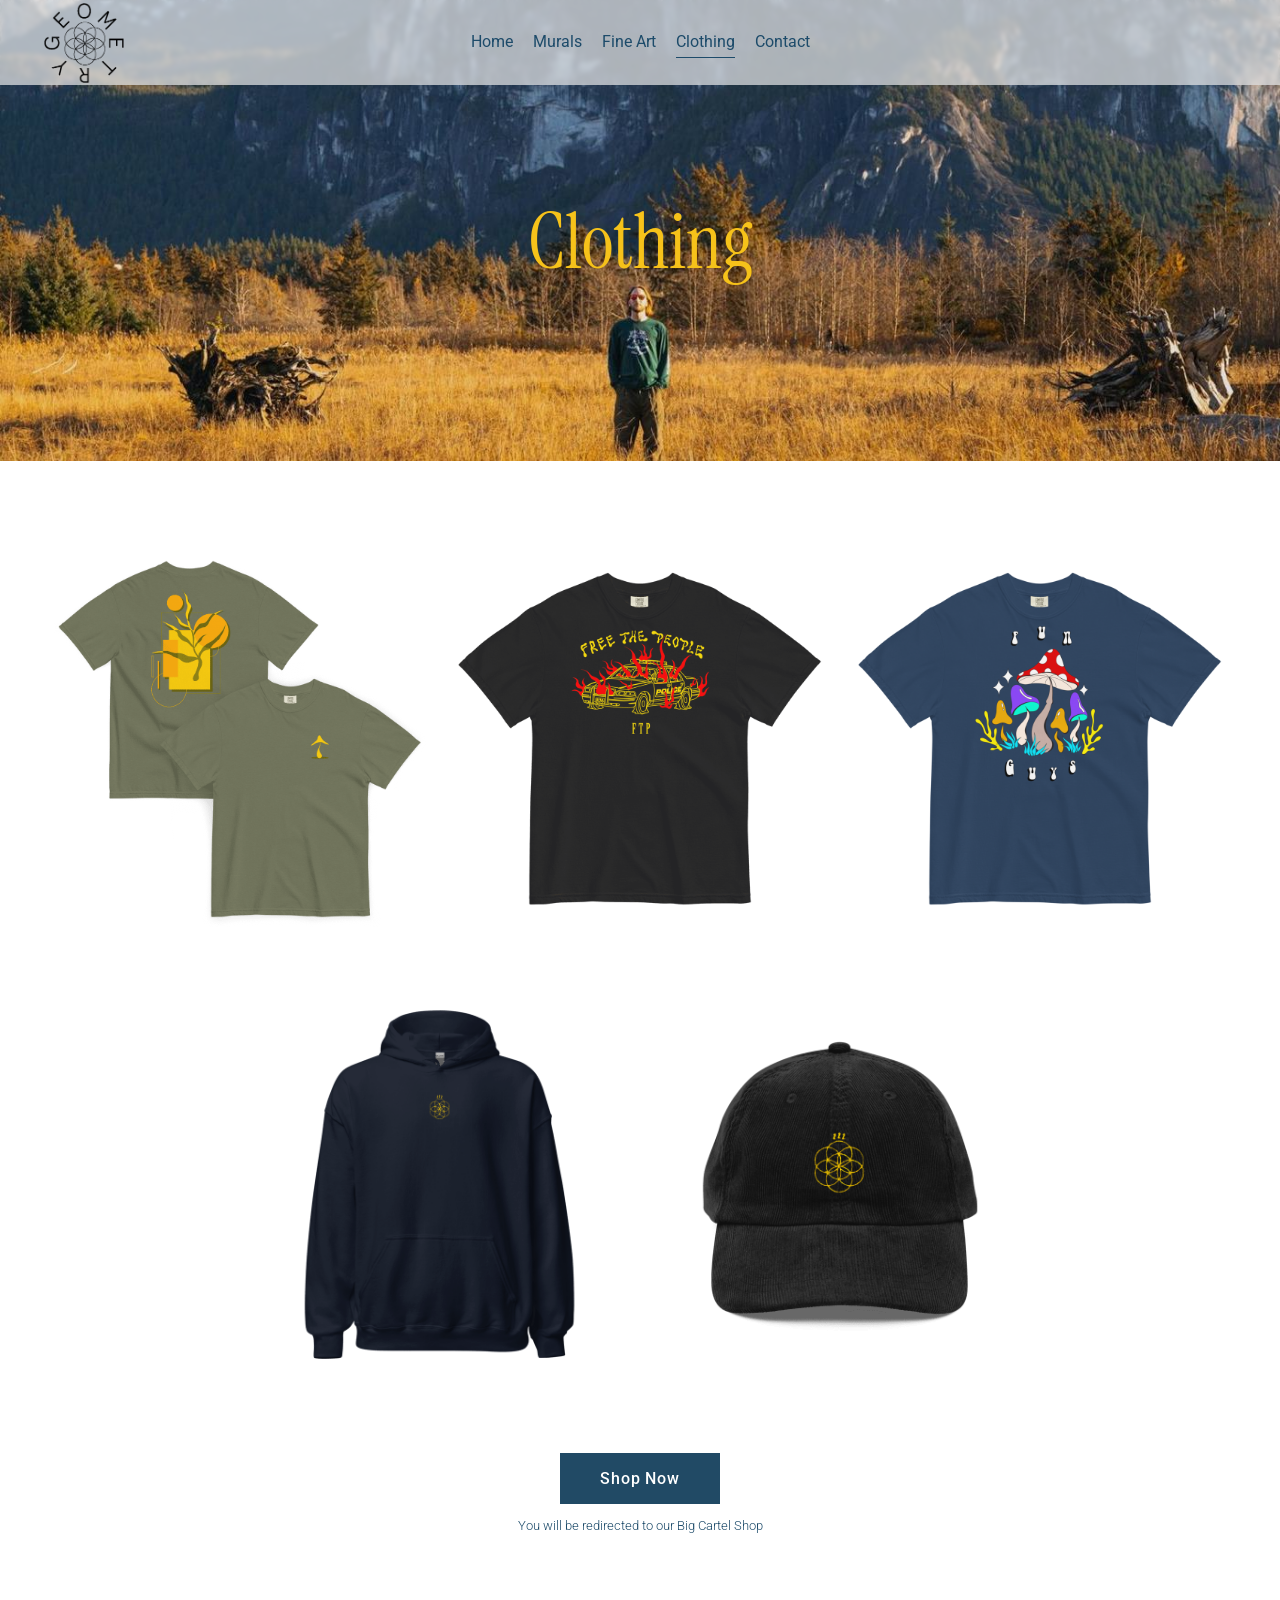
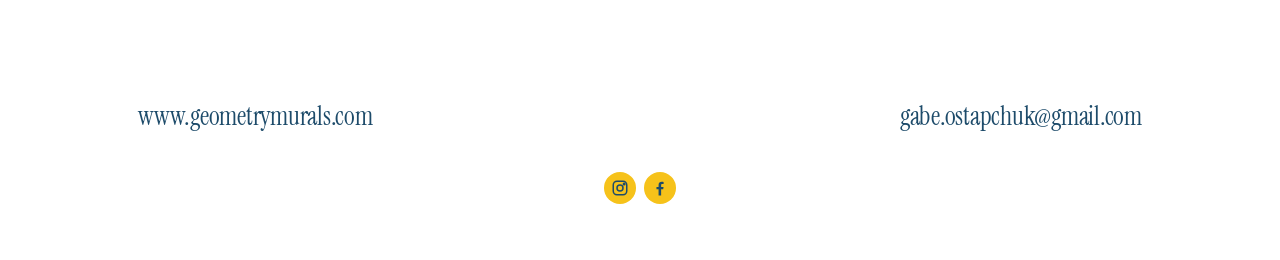
==== clothing.html @ edf52895 "Geometry.222 website rebuild Co-Authored-By: Claude Sonnet 5.5 <noreply@anthropic.com>" ====
<!doctype html><html lang="en-CA"><head><meta charset="utf-8"><meta name="viewport" content="width=device-width,initial-scale=1">
<title>Clothing | Geometry.222</title><meta name="description" content="Geometry apparel: tees, hoodies and caps with original artwork by Gabriel Ostapchuk.">
<meta property="og:title" content="Clothing | Geometry.222"><meta property="og:description" content="Geometry apparel: tees, hoodies and caps with original artwork by Gabriel Ostapchuk."><meta property="og:type" content="website"><meta property="og:image" content="img/2e9089c59d.png">
<link rel="icon" href="img/2e9089c59d.png"><link rel="preconnect" href="https://fonts.googleapis.com"><link rel="preconnect" href="https://fonts.gstatic.com" crossorigin>
<link href="https://fonts.googleapis.com/css2?family=Instrument+Serif:ital@0;1&family=Roboto:wght@300;400;500&display=swap" rel="stylesheet">
<link rel="stylesheet" href="style.css"></head><body>
<header class="hdr"><a class="logo" href="index.html" aria-label="Geometry.222"><img src="img/2e9089c59d.png" alt="Geometry logo"></a>
<nav class="nav"><a href="index.html">Home</a><a href="murals.html">Murals</a><a href="fine-art.html">Fine Art</a><a href="clothing.html" class="on">Clothing</a><a href="contact.html">Contact</a></nav><button class="burger" aria-label="Menu"><i></i><i></i></button></header>
<div class="mnav"><a href="index.html">Home</a><a href="murals.html">Murals</a><a href="fine-art.html">Fine Art</a><a href="clothing.html" class="on">Clothing</a><a href="contact.html">Contact</a></div><main><section class="banner"><div class="bimg" style="background-image:url(img/6239f73002.jpg)"></div><h1>Clothing</h1></section><section class="cl"><figure><img src="img/104f46f2a1.png" alt="Geometry clothing" loading="lazy"></figure><figure><img src="img/8bc75f6f2c.png" alt="Geometry clothing" loading="lazy"></figure><figure><img src="img/497bb71ecf.png" alt="Geometry clothing" loading="lazy"></figure><figure><img src="img/e722ba2e93.png" alt="Geometry clothing" loading="lazy"></figure><figure><img src="img/6d8ca0590c.png" alt="Geometry clothing" loading="lazy"></figure></section><section class="shopnow"><a class="btn" href="https://geometry.bigcartel.com/" target="_blank" rel="noopener">Shop Now</a><p class="small">You will be redirected to our Big Cartel Shop</p></section></main><footer class="ftr"><div class="frow2"><a class="fl" href="index.html">www.geometrymurals.com</a><a class="fl" href="mailto:gabe.ostapchuk@gmail.com">gabe.ostapchuk@gmail.com</a></div><div class="soc"><a href="https://instagram.com/gabrielostapchuk" aria-label="Instagram" target="_blank" rel="noopener"><svg style="fill:none" viewBox="0 0 24 24" stroke="currentColor" stroke-width="2"><rect x="3" y="3" width="18" height="18" rx="5"/><circle cx="12" cy="12" r="4"/><circle cx="17.5" cy="6.5" r="1" fill="currentColor"/></svg></a>
<a href="https://www.facebook.com/geometry222" aria-label="Facebook" target="_blank" rel="noopener"><svg viewBox="0 0 24 24"><path d="M13.5 22v-8.2h2.8l.4-3.3h-3.2V8.4c0-.9.3-1.6 1.6-1.6h1.7V3.9c-.3 0-1.3-.1-2.5-.1-2.5 0-4.2 1.5-4.2 4.3v2.4H7.3v3.3h2.8V22h3.4z"/></svg></a></div></footer>
<div class="lb" id="lb"><button class="x" aria-label="Close">&times;</button><button class="pv" aria-label="Previous">&#8249;</button><img alt=""><button class="nx" aria-label="Next">&#8250;</button></div>
<script src="site.js"></script></body></html>
---- style.css ----
:root{--blue:#214a65;--ink:#1d4b6a;--yellow:#f6c21a;--orange:#fba31a;--mustard:#d4ae2a;--bar:#e3e5e7;--grey:#f6f6f6;--serif:'Instrument Serif','PP Editorial New',Georgia,serif;--sans:'Roboto',system-ui,sans-serif}
*{box-sizing:border-box;margin:0;padding:0}
html{scroll-behavior:smooth;scroll-padding-top:85px}
body{font-family:var(--sans);font-weight:300;color:var(--ink);background:#fff;font-size:16px;line-height:1.6;-webkit-font-smoothing:antialiased}
img{max-width:100%;display:block}
a{color:inherit}
button{font:inherit;cursor:pointer;border:0;background:none;color:inherit}
h1,h2{font-family:var(--serif);font-weight:400;line-height:1.05;color:var(--ink);text-align:center}

/* header */
.hdr{position:fixed;inset:0 0 auto 0;height:85px;background:rgba(227,229,231,.72);-webkit-backdrop-filter:blur(2px);backdrop-filter:blur(2px);z-index:50;display:flex;align-items:center;justify-content:center}
.logo{position:absolute;left:44px;top:0;height:85px;display:flex;align-items:center}
.logo img{height:80px;width:auto}
.nav{display:flex;gap:20px}
.nav a{text-decoration:none;font-size:16px;font-weight:400;padding:2px 0;border-bottom:1px solid transparent;color:var(--ink)}
.nav a:hover,.nav a.on{border-color:var(--ink)}
.burger{display:none;position:absolute;right:16px;top:24px;width:40px;height:36px}
.burger i{display:block;height:2px;background:var(--ink);margin:9px 6px;transition:.25s}
.mnav{display:none}
main{padding-top:0}.pg{padding-top:150px}.hero{height:min(100vh,860px);max-height:none}

/* hero */
.hero{position:relative;height:calc(100vh - 85px);min-height:480px;max-height:860px;overflow:hidden;background:#dfe9ef}
.hero video{position:absolute;inset:0;width:100%;height:100%;object-fit:cover}
.enter{position:absolute;left:50%;top:50%;transform:translate(-50%,-50%);font-family:var(--serif);font-size:clamp(40px,4.4vw,64px);color:var(--yellow);text-decoration:none;text-shadow:0 1px 18px rgba(0,0,0,.18);transition:.3s}
.enter:hover{transform:translate(-50%,-50%) scale(1.06)}

/* showcase blocks */
.blk{padding:78px 36px 20px;max-width:1500px;margin:0 auto}
.blk h2,.pg h1{font-size:clamp(52px,6vw,88px);margin-bottom:34px}
.more{text-align:center;margin:26px 0 58px;font-size:15px;letter-spacing:.04em}
.more a{text-decoration:none;border-bottom:1px solid currentColor;padding-bottom:2px}

/* slider */
.slider{width:100%}
.stage{position:relative;background:var(--grey);display:flex;align-items:center;justify-content:center}
.slides{position:relative;width:100%;height:min(66vw,720px)}
.slider.art .slides{height:min(66vw,760px)}
.slider.shop .slides,.slider.proj .slides{height:min(66vw,640px)}
.slides img{position:absolute;inset:0;width:100%;height:100%;object-fit:contain;opacity:0;transition:opacity .45s;cursor:zoom-in}
.slides img.on{opacity:1}
.stage .pv,.stage .nx,.lb .pv,.lb .nx{position:absolute;top:50%;transform:translateY(-50%);width:40px;height:54px;background:rgba(220,220,220,.8);font-size:34px;line-height:50px;color:#fff;z-index:2;transition:.2s}
.stage .pv{left:0}.stage .nx{right:0}
.stage .pv:hover,.stage .nx:hover{background:var(--ink)}
.thumbs{display:flex;gap:0;overflow-x:auto;scrollbar-width:none;margin-top:6px}
.thumbs::-webkit-scrollbar{display:none}
.th{flex:0 0 auto;height:74px;opacity:.5;transition:.2s;position:relative}
.th img{height:100%;width:auto}
.th.on,.th:hover{opacity:1}

/* about */
.dark{background:var(--blue);color:#fff}
.about .in{max-width:1500px;margin:0 auto;padding:90px 40px}
.lede{font-family:var(--serif);font-size:clamp(22px,2.1vw,32px);line-height:1.22;text-align:center;max-width:820px;margin:0 auto 28px}
.pair{display:flex;gap:40px;align-items:flex-start;justify-content:center;margin-top:56px}
.pair img{width:calc(50% - 20px);height:auto;max-height:80vh;object-fit:cover}
.pair img:first-child{margin-top:90px}
.pair img:last-child{width:calc(36% - 20px)}

/* testimonials */
.tst{background:var(--orange);color:#fff}
.tst .in{max-width:980px;margin:0 auto;padding:96px 30px 80px;text-align:center}
.tst h2{color:#fff;font-size:clamp(46px,5vw,76px);margin-bottom:46px}
.tslides{display:grid}
.tslides figure{grid-area:1/1;opacity:0;visibility:hidden;transition:opacity .6s}
.tslides figure.on{opacity:1;visibility:visible}
.tslides blockquote{font-family:var(--serif);font-size:clamp(20px,1.9vw,28px);line-height:1.3}
.tslides figcaption{margin-top:26px;font-size:15px;font-weight:500;letter-spacing:.05em}
.tdots{display:flex;gap:10px;justify-content:center;margin-top:40px}
.tdots button{width:11px;height:11px;border-radius:50%;background:rgba(255,255,255,.45)}
.tdots button.on{background:#fff}

/* cta / form */
.cta .in,.ctc .in{max-width:820px;margin:0 auto;padding:96px 28px}
.cta h2,.ctc h1{color:#fff;font-size:clamp(46px,5vw,76px);margin-bottom:26px}
.cta p,.ctc .in>p{font-size:17px;text-align:center;max-width:720px;margin:0 auto}
.mock{margin:40px auto;max-height:70vh;width:auto}
.cf{max-width:620px;margin:50px auto 0;display:grid;gap:22px}
.cf label{display:block;font-size:14px;font-weight:500;color:#fff}
.cf em{font-style:normal;font-weight:300;font-size:12px;opacity:.8}
.cf small{display:block;font-weight:300;font-size:12.5px;opacity:.85;margin:4px 0 8px}
.cf .row{display:grid;grid-template-columns:1fr 1fr;gap:14px}
.cf input,.cf textarea{display:block;width:100%;margin-top:6px;padding:10px 12px;border:0;border-radius:6px;background:var(--mustard);font:inherit;color:#23323b}
.cf button{justify-self:start;background:var(--yellow);color:var(--blue);padding:12px 38px;border-radius:6px;font-weight:500;letter-spacing:.06em;transition:.2s}
.cf button:hover{background:#fff}
.fm{font-size:14px!important;text-align:left!important;margin:0!important}

/* inner pages */
.pg{padding:70px 36px 40px;max-width:1400px;margin:0 auto}
.ctc.pg{max-width:none;padding:0}
.proj{margin:0 0 84px}
.proj h2{font-size:clamp(36px,4vw,56px);margin-bottom:10px}
.spec,.note{text-align:center;font-size:15px;max-width:760px;margin:0 auto 6px}
.note{font-weight:500;margin-bottom:22px}
.spec{margin-bottom:22px}
.note+.slider,.spec+.slider{margin-top:0}
.inq{text-align:center;padding:30px 0 70px}
.inq h2{font-size:clamp(30px,3.4vw,48px);margin-bottom:26px;max-width:820px;margin-inline:auto}
.btn{display:inline-block;background:var(--blue);color:#fff;text-decoration:none;padding:13px 40px;letter-spacing:.06em;font-weight:500;transition:.2s}
.btn:hover{background:var(--ink)}
.small{font-size:13px;margin-top:12px}
.cgrid{display:grid;grid-template-columns:repeat(auto-fill,minmax(260px,1fr));gap:18px;margin-bottom:50px}
.ci{background:var(--grey);aspect-ratio:1;display:flex;align-items:center;justify-content:center;overflow:hidden}
.ci img{width:100%;height:100%;object-fit:cover;transition:transform .5s}
.ci:hover img{transform:scale(1.04)}

/* footer */
.ftr{background:#fff;text-align:center;padding:46px 20px 52px;font-size:14px;border-top:1px solid #e5e8ea}
.ftr a{text-decoration:none}
.ftr p a:hover{text-decoration:underline}
.soc{display:flex;gap:18px;justify-content:center;margin-bottom:16px}
.soc svg{width:26px;height:26px;fill:var(--ink)}
.soc a:hover svg{opacity:.6}

/* lightbox */
.lb{position:fixed;inset:0;background:rgba(10,24,34,.94);z-index:100;display:none;align-items:center;justify-content:center}
.lb.on{display:flex}
.lb>img{max-width:92vw;max-height:90vh;object-fit:contain}
.lb .x{position:absolute;right:20px;top:12px;font-size:46px;color:#fff;line-height:1}
.lb .pv{left:14px}.lb .nx{right:14px}
.lb .pv,.lb .nx{background:rgba(255,255,255,.15)}

/* reveal */
.rv{opacity:0;transform:translateY(18px);transition:opacity .8s,transform .8s}
.rv.vis{opacity:1;transform:none}

@media(max-width:820px){
  .logo{left:14px}.logo img{height:64px}
  .nav{display:none}.burger{display:block}
  .mnav{position:fixed;top:85px;left:0;right:0;background:rgba(227,229,231,.97);z-index:49;flex-direction:column;padding:10px 24px 22px;gap:6px;transform:translateY(-130%);transition:.3s;display:flex}
  body.menu .mnav{transform:none}
  .mnav a{padding:10px 0;text-decoration:none;font-size:18px;border-bottom:1px solid rgba(29,75,106,.15)}
  .blk,.pg{padding-left:14px;padding-right:14px}
  .blk{padding-top:56px}
  .slides,.slider.art .slides,.slider.shop .slides,.slider.proj .slides{height:78vw}
  .th{height:54px}
  .pair{flex-direction:column;gap:22px}.pair img,.pair img:last-child{width:100%}.pair img:first-child{margin-top:0}
  .cf .row{grid-template-columns:1fr}
  .stage .pv,.stage .nx{width:32px;height:46px;font-size:28px;line-height:42px}
}
@media(prefers-reduced-motion:reduce){*{transition:none!important;scroll-behavior:auto!important}}

/* ---- v2: match Squarespace inner pages ---- */
.pg.narrow{max-width:1000px}
.pg.wide{max-width:1640px;padding-left:48px;padding-right:48px}
.pg h1{margin-bottom:34px}
.pg h3,.inq h3{font-family:var(--serif);font-weight:400;font-size:clamp(30px,2.6vw,41px);line-height:1.1;color:var(--ink);text-align:left;margin:0 0 20px}
.pg .spec,.pg .note{text-align:left;max-width:none;font-size:14px;font-weight:400;margin:0 0 14px;color:var(--ink)}
.pg .note{font-weight:400;margin-bottom:18px}
.sold{color:#ef5b2b}
.proj{margin:0 0 64px}
.slider.ng .stage{background:none}
.slider.ng .slides{height:auto}
.slider.m .slides{aspect-ratio:970/515}
.slider.sq .slides{aspect-ratio:523/508}
.slider.half .slides{aspect-ratio:789/460}
.slider.ng .slides img{object-fit:cover}
.slider.ng .pv,.slider.ng .nx{background:transparent;color:#fff;text-shadow:0 0 6px rgba(0,0,0,.35);font-weight:200}
.slider.ng .pv:hover,.slider.ng .nx:hover{background:rgba(150,150,150,.55)}
.slider.ng .thumbs{justify-content:center;gap:0;margin-top:8px;overflow:hidden}
.slider.ng .th{flex:1 1 0;min-width:0;max-width:110px;height:74px}
.slider.ng.sq .th,.slider.ng.half .th{max-width:60px}
.slider.ng .th img{width:100%;height:100%;object-fit:cover}
.slider.ng .th{opacity:.45}.slider.ng .th.on,.slider.ng .th:hover{opacity:1}
.frow{display:grid;gap:10px;margin-bottom:48px;align-items:start}
.frow.n3{grid-template-columns:repeat(3,1fr)}
.frow.n2{grid-template-columns:repeat(2,1fr);gap:12px}
.mt{margin:30px 0 24px!important}
.masonry{column-count:3;column-gap:10px;margin-bottom:40px}
.masonry img{width:100%;height:auto;margin:0 0 10px;break-inside:avoid;cursor:zoom-in}
.inq.left{text-align:left;padding:10px 0 70px}
.inq.left h3{margin-bottom:22px}
.banner{position:relative;height:clamp(300px,36vw,556px);overflow:hidden;background:#cfd8dc}
.bimg{position:absolute;left:0;right:0;top:-18%;height:136%;background-size:cover;background-position:center;will-change:transform}
.banner h1{position:absolute;left:0;right:0;top:50%;transform:translateY(-35%);color:var(--yellow);margin:0;font-size:clamp(52px,6vw,88px)}
.cl{max-width:1640px;margin:0 auto;padding:90px 40px 40px;display:flex;flex-wrap:wrap;justify-content:center;gap:70px 24px}
.cl figure{flex:0 1 calc(33.333% - 24px);min-width:260px;opacity:0;transform:translateY(40px);transition:opacity 1s,transform 1s}
.cl figure.vis{opacity:1;transform:none}
.cl img{width:100%;height:auto}
.shopnow{text-align:center;padding:40px 0 90px}
@media(max-width:820px){
  .pg.wide{padding-left:14px;padding-right:14px}
  .frow.n3,.frow.n2{grid-template-columns:1fr}
  .masonry{column-count:2}
  .cl{padding:50px 14px 20px;gap:36px 10px}.cl figure{flex-basis:calc(50% - 10px);min-width:0}
  .slider.m .slides,.slider.sq .slides,.slider.half .slides{aspect-ratio:4/3}
  .pg{padding-top:120px}
}

.pg{padding-top:150px}
.ctc.pg{padding-top:0}
@media(max-width:820px){.pg{padding-top:120px}}

/* ---- v3: header autohide, footer, contact, art form ---- */
.hdr{transition:transform .35s ease}
.hdr.hide{transform:translateY(-100%)}
.ftr{border-top:0;padding:70px 0 56px;text-align:center}
.frow2{display:flex;justify-content:space-between;align-items:center;padding:0 clamp(24px,10.8vw,180px);gap:20px;flex-wrap:wrap}
.fl{font-family:var(--serif);font-size:clamp(20px,2vw,32px);text-decoration:none;color:var(--ink);letter-spacing:-.01em}
.fl:hover{opacity:.65}
.soc{display:flex;gap:8px;justify-content:center;margin:34px 0 0}
.soc a{width:32px;height:32px;border-radius:50%;display:flex;align-items:center;justify-content:center;background:var(--yellow);color:var(--ink)}
.soc svg{width:18px;height:18px;fill:var(--ink)}
.soc a:hover{opacity:.75}
.ctw{display:grid;grid-template-columns:46% 54%;min-height:100vh}
.ctl{padding:150px 48px 90px}
.ctl h1{text-align:left;font-size:clamp(40px,4.9vw,77px);line-height:1.06;margin:0 0 44px}
.cbox{background:var(--blue);border:5px solid #ffc71a;padding:16px 16px 22px;max-width:545px;margin-left:56px}
.ctr{position:relative}
.ctr img{position:absolute;inset:0;width:100%;height:100%;object-fit:cover}
.cbox .cf{margin:0;gap:18px}
.cbox .cf label,.cbox .cf em,.cbox .cf small{color:#ffc71a}
.cbox .cf input,.cbox .cf textarea{background:#d3d9e0;border:1px solid #9aa5b1;border-radius:10px}
.cbox .cf button,.cf.art button{justify-self:center;background:#4f142e;color:#fff;border:2px solid #fff;border-radius:300px;padding:0;width:138px;height:60px;font-weight:400;letter-spacing:0}
.cbox .cf button:hover{background:#6a1c3e}
.artform{max-width:760px;margin:90px auto 90px;text-align:center}
.artform h2{font-size:clamp(34px,3.4vw,53px);margin-bottom:34px}
.cf.art{margin:0 auto;max-width:725px;text-align:left}
.cf.art label,.cf.art em,.cf.art small{color:var(--ink)}
.cf.art em{opacity:.7}
.cf.art input,.cf.art textarea{background:#4f6f84;border:1px solid #a9a76a;border-radius:10px;color:#fff}
.cf.art button{background:#4f142e;border:0;width:137px;height:78px;color:#fff}
.cf.art button:hover{background:#6a1c3e}
.masonry{column-count:4;column-gap:6px}
.masonry img{margin:0 0 6px}
@media(max-width:820px){
  .ctw{grid-template-columns:1fr}
  .ctl{padding:120px 16px 40px}.cbox{margin-left:0}
  .ctr{height:70vw}
  .masonry{column-count:2}
  .frow2{justify-content:center;text-align:center}
}
.masonry.js{display:flex;gap:6px;column-count:auto}
.masonry.js .mcol{flex:1 1 0;min-width:0;display:flex;flex-direction:column;gap:6px}
.masonry.js img{margin:0;height:auto}
/* v3b: home spacing to match original */
.hero{height:max(100vh,842px);max-height:none;min-height:842px}
.about .in{padding:150px 40px 150px}
.pair{margin-top:90px}
.pair img{max-height:none}
.pair img:first-child{margin-top:200px}
.tst .in{padding:190px 30px 170px}
.cta .in{padding:150px 28px 150px}
.mock{max-height:none;width:100%;max-width:700px}
@media(max-width:820px){.hero{height:70vh;min-height:420px}.about .in{padding:80px 16px}.pair{margin-top:40px}.pair img:first-child{margin-top:0}.tst .in{padding:90px 20px}.cta .in{padding:80px 18px}}
.tst .in{padding:260px 30px 260px}
.cta .in{padding:200px 28px 200px}
.about .in{padding:160px 40px 160px}
@media(max-width:820px){.tst .in{padding:90px 20px}.cta .in{padding:80px 18px}.about .in{padding:80px 16px}}
/* v3c: about layout like original */
.agrid{display:grid;grid-template-columns:783fr 581fr;gap:91px;padding:50px 48px 90px;max-width:1650px;margin:0 auto;align-items:start}
.acl .lede{font-size:clamp(18px,1.55vw,24px);line-height:1.5;margin:0 auto 46px;max-width:none;color:#e9eef2}
.acl img,.acr img{width:100%;height:auto}
.acl img{margin:0 0 46px}
.acl .lede:last-child{margin-bottom:0}
.acr{padding-top:10px}
@media(max-width:820px){.agrid{grid-template-columns:1fr;gap:30px;padding:60px 16px}}
.tst .in{padding:275px 30px 275px}
.cta .in{padding:235px 28px 235px}
@media(max-width:820px){.tst .in{padding:90px 20px}.cta .in{padding:80px 18px}}
.thumbs{justify-content:flex-start}
.thumbs .th:first-child{margin-left:auto}
.thumbs .th:last-child{margin-right:auto}
.slider.shop .stage{background:none}
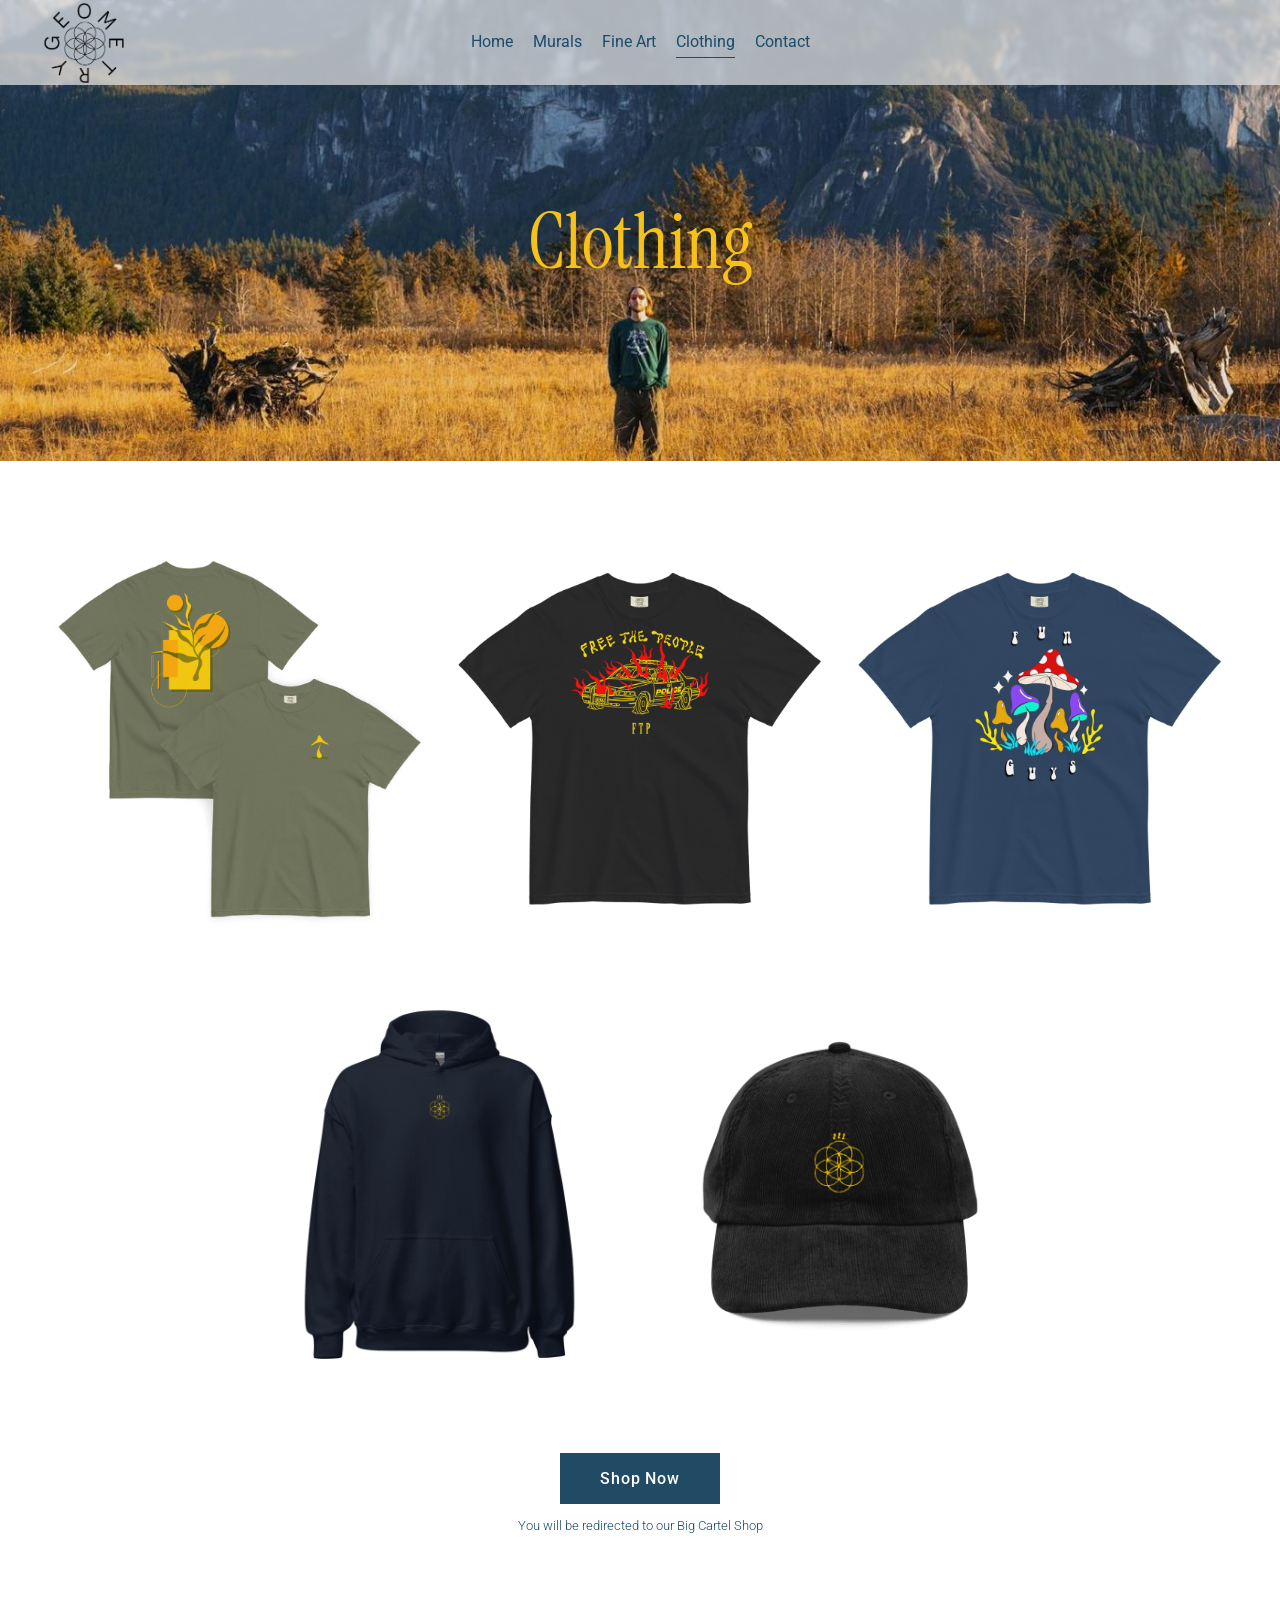
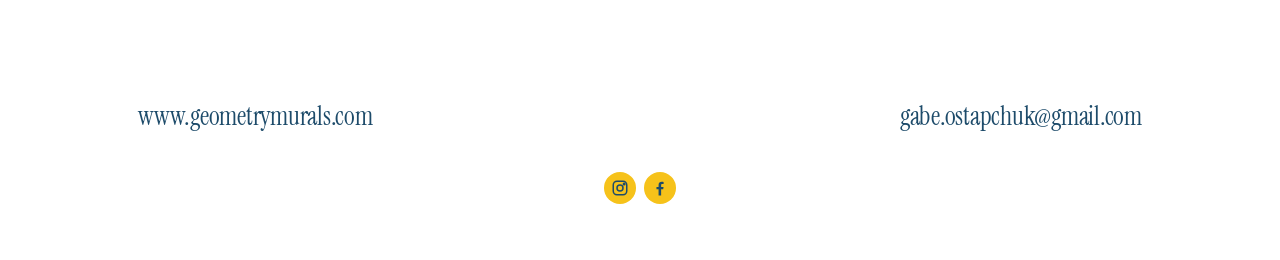
==== commit 50573f04: "Clickable home section titles, fix FB link, lightbox opens clicked image, top-aligned uncropped fine" ====
--- a/clothing.html
+++ b/clothing.html
@@ -7,6 +7,8 @@
 <header class="hdr"><a class="logo" href="index.html" aria-label="Geometry.222"><img src="img/2e9089c59d.png" alt="Geometry logo"></a>
 <nav class="nav"><a href="index.html">Home</a><a href="murals.html">Murals</a><a href="fine-art.html">Fine Art</a><a href="clothing.html" class="on">Clothing</a><a href="contact.html">Contact</a></nav><button class="burger" aria-label="Menu"><i></i><i></i></button></header>
 <div class="mnav"><a href="index.html">Home</a><a href="murals.html">Murals</a><a href="fine-art.html">Fine Art</a><a href="clothing.html" class="on">Clothing</a><a href="contact.html">Contact</a></div><main><section class="banner"><div class="bimg" style="background-image:url(img/6239f73002.jpg)"></div><h1>Clothing</h1></section><section class="cl"><figure><img src="img/104f46f2a1.png" alt="Geometry clothing" loading="lazy"></figure><figure><img src="img/8bc75f6f2c.png" alt="Geometry clothing" loading="lazy"></figure><figure><img src="img/497bb71ecf.png" alt="Geometry clothing" loading="lazy"></figure><figure><img src="img/e722ba2e93.png" alt="Geometry clothing" loading="lazy"></figure><figure><img src="img/6d8ca0590c.png" alt="Geometry clothing" loading="lazy"></figure></section><section class="shopnow"><a class="btn" href="https://geometry.bigcartel.com/" target="_blank" rel="noopener">Shop Now</a><p class="small">You will be redirected to our Big Cartel Shop</p></section></main><footer class="ftr"><div class="frow2"><a class="fl" href="index.html">www.geometrymurals.com</a><a class="fl" href="mailto:gabe.ostapchuk@gmail.com">gabe.ostapchuk@gmail.com</a></div><div class="soc"><a href="https://instagram.com/gabrielostapchuk" aria-label="Instagram" target="_blank" rel="noopener"><svg style="fill:none" viewBox="0 0 24 24" stroke="currentColor" stroke-width="2"><rect x="3" y="3" width="18" height="18" rx="5"/><circle cx="12" cy="12" r="4"/><circle cx="17.5" cy="6.5" r="1" fill="currentColor"/></svg></a>
-<a href="https://www.facebook.com/geometry222" aria-label="Facebook" target="_blank" rel="noopener"><svg viewBox="0 0 24 24"><path d="M13.5 22v-8.2h2.8l.4-3.3h-3.2V8.4c0-.9.3-1.6 1.6-1.6h1.7V3.9c-.3 0-1.3-.1-2.5-.1-2.5 0-4.2 1.5-4.2 4.3v2.4H7.3v3.3h2.8V22h3.4z"/></svg></a></div></footer>
+<a href="https://www.facebook.com/share/1A2w7A9L6W/?mibextid=wwXIfr" aria-label="Facebook" target="_blank" rel="noopener"><svg viewBox="0 0 24 24"><path d="M13.5 22v-8.2h2.8l.4-3.3h-3.2V8.4c0-.9.3-1.6 1.6-1.6h1.7V3.9c-.3 0-1.3-.1-2.5-.1-2.5 0-4.2 1.5-4.2 4.3v2.4H7.3v3.3h2.8V22h3.4z"/></svg></a></div></footer>
 <div class="lb" id="lb"><button class="x" aria-label="Close">&times;</button><button class="pv" aria-label="Previous">&#8249;</button><img alt=""><button class="nx" aria-label="Next">&#8250;</button></div>
-<script src="site.js"></script></body></html>+<script src="site.js"></script>
+<!-- Cloudflare Web Analytics --><script defer src='https://static.cloudflareinsights.com/beacon.min.js' data-cf-beacon='{"token": "8607a997a7de49348af87b3bab6538d5"}'></script><!-- End Cloudflare Web Analytics -->
+</body></html>
--- a/style.css
+++ b/style.css
@@ -262,3 +262,11 @@
 .thumbs .th:first-child{margin-left:auto}
 .thumbs .th:last-child{margin-right:auto}
 .slider.shop .stage{background:none}
+/* v4: clickable home titles, lightbox click fix, fine-art top-aligned grid */
+.h2l{color:inherit;text-decoration:none}
+.h2l:hover{opacity:.7}
+.slides img{pointer-events:none}
+.slides img.on{pointer-events:auto}
+.masonry,.masonry.js{display:grid;grid-template-columns:repeat(4,1fr);gap:24px 16px;align-items:start;column-count:auto}
+.masonry img,.masonry.js img{width:100%;height:auto;margin:0;object-fit:contain}
+@media(max-width:820px){.masonry,.masonry.js{grid-template-columns:repeat(2,1fr);gap:14px 10px}}
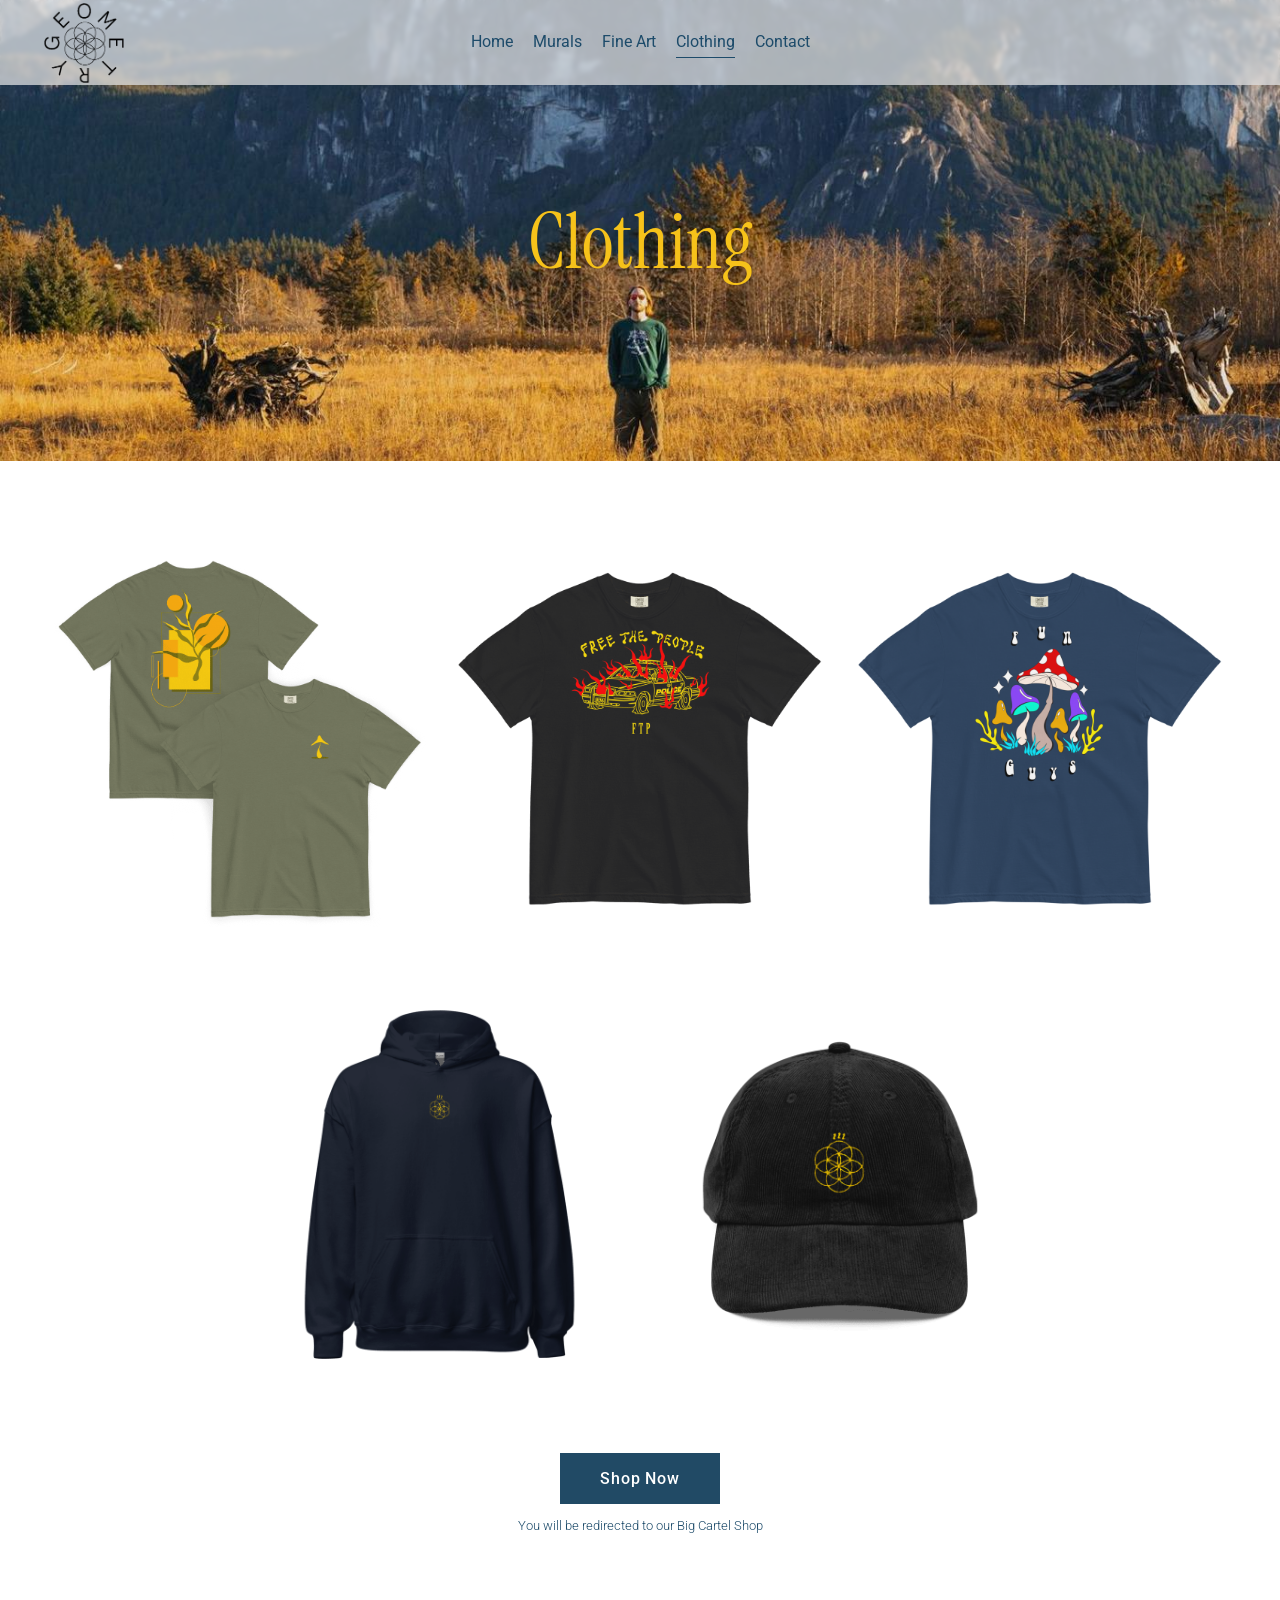
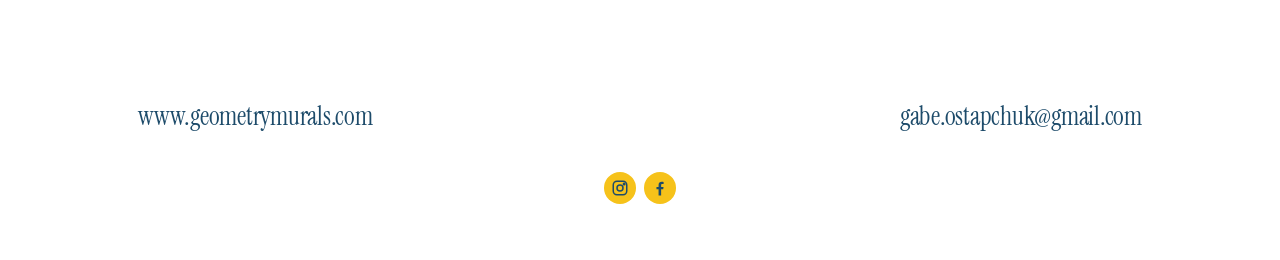
==== commit b4f5ca3a: "Cache-bust CSS/JS Co-Authored-By: Claude Opus 5.5 <noreply@anthropic.com>" ====
--- a/clothing.html
+++ b/clothing.html
@@ -3,12 +3,12 @@
 <meta property="og:title" content="Clothing | Geometry.222"><meta property="og:description" content="Geometry apparel: tees, hoodies and caps with original artwork by Gabriel Ostapchuk."><meta property="og:type" content="website"><meta property="og:image" content="img/2e9089c59d.png">
 <link rel="icon" href="img/2e9089c59d.png"><link rel="preconnect" href="https://fonts.googleapis.com"><link rel="preconnect" href="https://fonts.gstatic.com" crossorigin>
 <link href="https://fonts.googleapis.com/css2?family=Instrument+Serif:ital@0;1&family=Roboto:wght@300;400;500&display=swap" rel="stylesheet">
-<link rel="stylesheet" href="style.css"></head><body>
+<link rel="stylesheet" href="style.css?v=6"></head><body>
 <header class="hdr"><a class="logo" href="index.html" aria-label="Geometry.222"><img src="img/2e9089c59d.png" alt="Geometry logo"></a>
 <nav class="nav"><a href="index.html">Home</a><a href="murals.html">Murals</a><a href="fine-art.html">Fine Art</a><a href="clothing.html" class="on">Clothing</a><a href="contact.html">Contact</a></nav><button class="burger" aria-label="Menu"><i></i><i></i></button></header>
 <div class="mnav"><a href="index.html">Home</a><a href="murals.html">Murals</a><a href="fine-art.html">Fine Art</a><a href="clothing.html" class="on">Clothing</a><a href="contact.html">Contact</a></div><main><section class="banner"><div class="bimg" style="background-image:url(img/6239f73002.jpg)"></div><h1>Clothing</h1></section><section class="cl"><figure><img src="img/104f46f2a1.png" alt="Geometry clothing" loading="lazy"></figure><figure><img src="img/8bc75f6f2c.png" alt="Geometry clothing" loading="lazy"></figure><figure><img src="img/497bb71ecf.png" alt="Geometry clothing" loading="lazy"></figure><figure><img src="img/e722ba2e93.png" alt="Geometry clothing" loading="lazy"></figure><figure><img src="img/6d8ca0590c.png" alt="Geometry clothing" loading="lazy"></figure></section><section class="shopnow"><a class="btn" href="https://geometry.bigcartel.com/" target="_blank" rel="noopener">Shop Now</a><p class="small">You will be redirected to our Big Cartel Shop</p></section></main><footer class="ftr"><div class="frow2"><a class="fl" href="index.html">www.geometrymurals.com</a><a class="fl" href="mailto:gabe.ostapchuk@gmail.com">gabe.ostapchuk@gmail.com</a></div><div class="soc"><a href="https://instagram.com/gabrielostapchuk" aria-label="Instagram" target="_blank" rel="noopener"><svg style="fill:none" viewBox="0 0 24 24" stroke="currentColor" stroke-width="2"><rect x="3" y="3" width="18" height="18" rx="5"/><circle cx="12" cy="12" r="4"/><circle cx="17.5" cy="6.5" r="1" fill="currentColor"/></svg></a>
 <a href="https://www.facebook.com/share/1A2w7A9L6W/?mibextid=wwXIfr" aria-label="Facebook" target="_blank" rel="noopener"><svg viewBox="0 0 24 24"><path d="M13.5 22v-8.2h2.8l.4-3.3h-3.2V8.4c0-.9.3-1.6 1.6-1.6h1.7V3.9c-.3 0-1.3-.1-2.5-.1-2.5 0-4.2 1.5-4.2 4.3v2.4H7.3v3.3h2.8V22h3.4z"/></svg></a></div></footer>
 <div class="lb" id="lb"><button class="x" aria-label="Close">&times;</button><button class="pv" aria-label="Previous">&#8249;</button><img alt=""><button class="nx" aria-label="Next">&#8250;</button></div>
-<script src="site.js"></script>
+<script src="site.js?v=6"></script>
 <!-- Cloudflare Web Analytics --><script defer src='https://static.cloudflareinsights.com/beacon.min.js' data-cf-beacon='{"token": "8607a997a7de49348af87b3bab6538d5"}'></script><!-- End Cloudflare Web Analytics -->
 </body></html>
--- a/style.css
+++ b/style.css
@@ -270,3 +270,20 @@
 .masonry,.masonry.js{display:grid;grid-template-columns:repeat(4,1fr);gap:24px 16px;align-items:start;column-count:auto}
 .masonry img,.masonry.js img{width:100%;height:auto;margin:0;object-fit:contain}
 @media(max-width:820px){.masonry,.masonry.js{grid-template-columns:repeat(2,1fr);gap:14px 10px}}
+/* v5: fine-art cards - image rows line up across each row (subgrid), images uncropped */
+.frow{row-gap:0}
+.frow .card{display:grid;grid-row:span 4;grid-template-rows:subgrid;row-gap:0;min-width:0}
+.slider.ng .slides,.slider.m .slides,.slider.sq .slides,.slider.half .slides{aspect-ratio:auto!important;height:auto!important;overflow:hidden}
+.slider.ng .slides img{position:absolute;top:0;left:0;right:auto;bottom:auto;width:100%;height:auto;object-fit:contain}
+.slider.ng .slides img.on{position:relative;display:block}
+.slider.ng .stage{align-items:flex-start}
+@media(max-width:820px){.frow{row-gap:0}.frow .card{margin-bottom:40px}}
+/* v6: lightbox thumbnail bar */
+.lb>img{max-height:calc(100vh - 130px);margin-bottom:84px}
+.lbbar{position:absolute;left:0;right:0;bottom:12px;display:flex;justify-content:safe center;gap:6px;overflow-x:auto;padding:0 14px;scrollbar-width:none}
+.lbbar::-webkit-scrollbar{display:none}
+.lbbar button{flex:0 0 auto;width:72px;height:56px;padding:0;border:2px solid transparent;opacity:.5;background:none;cursor:pointer;transition:opacity .2s}
+.lbbar button.on{opacity:1;border-color:#ffc71a}
+.lbbar button:hover{opacity:1}
+.lbbar img{width:100%;height:100%;object-fit:cover;display:block}
+@media(max-width:820px){.lbbar button{width:54px;height:44px}.lb>img{max-height:calc(100vh - 110px);margin-bottom:64px}}
